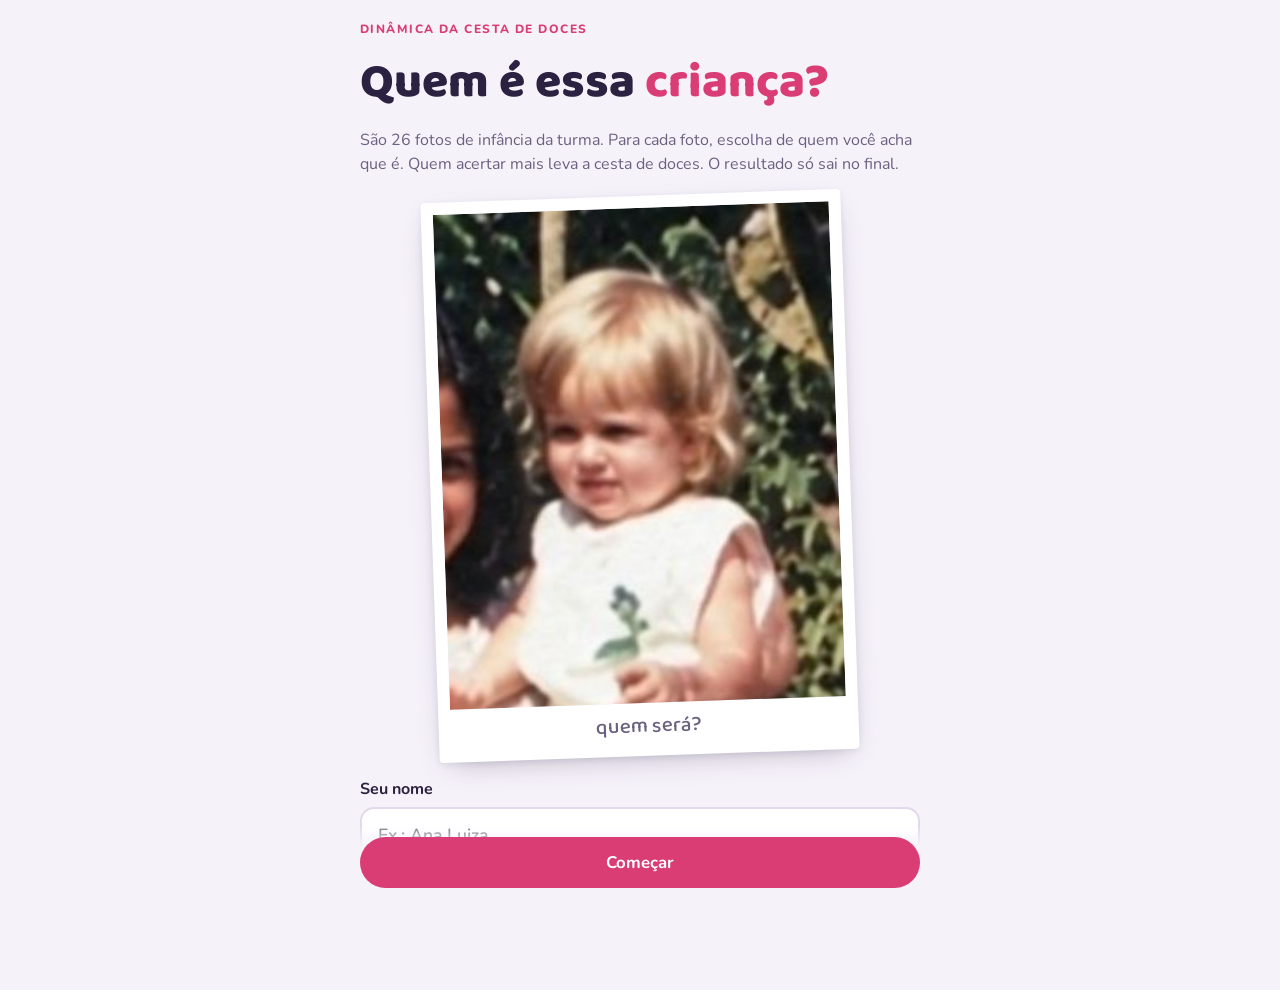
==== index.html @ e1844e31 "Limita a uma resposta por celular e por nome Co-Authored-By: Claude Opus 5.5 <noreply@anthropic.com>" ====
<!doctype html>
<html lang="pt-BR">
<head>
<meta charset="utf-8">
<meta name="viewport" content="width=device-width,initial-scale=1,viewport-fit=cover">
<title>Quem é essa criança?</title>
<link rel="preconnect" href="https://fonts.googleapis.com">
<link rel="stylesheet" href="https://fonts.googleapis.com/css2?family=Baloo+2:wght@500;700;800&family=Nunito:wght@400;600;700;800&display=swap">
<link rel="stylesheet" href="style.css">
<script src="config.js"></script>
</head>
<body>
<main class="wrap" id="app"></main>

<script>
const F = QUIZ.fotos, N = QUIZ.nomes, TOTAL = F.length;
const LS = "quiz-criancas-v1";
let st = { nome: "", i: 0, resp: {}, etapa: "inicio", enviado: false };
try { const s = JSON.parse(localStorage.getItem(LS)); if (s) st = Object.assign(st, s); } catch (e) {}
const salvar = () => { try { localStorage.setItem(LS, JSON.stringify(st)); } catch (e) {} };
const app = document.getElementById("app");
// identificador deste celular: guardado no navegador e num cookie
function dispositivo() {
  let id = null;
  try { id = localStorage.getItem("quiz-criancas-disp"); } catch (e) {}
  if (!id) { const m = document.cookie.match(/(?:^|; )qcdisp=([a-f0-9-]+)/); if (m) id = m[1]; }
  if (!id) id = (crypto.randomUUID ? crypto.randomUUID() : Date.now().toString(16) + Math.random().toString(16).slice(2));
  try { localStorage.setItem("quiz-criancas-disp", id); } catch (e) {}
  document.cookie = "qcdisp=" + id + "; max-age=31536000; path=/; SameSite=Lax";
  return id;
}
const DISP = dispositivo();
const esc = s => String(s).replace(/[&<>"]/g, c => ({ "&": "&amp;", "<": "&lt;", ">": "&gt;", '"': "&quot;" }[c]));
const foto = c => "fotos/" + c + ".jpg";
const giro = i => ((i * 37) % 5 - 2) * 0.8 + "deg";
const respondidas = () => F.filter(c => st.resp[c]).length;

// pré-carrega as fotos
F.forEach(c => { const im = new Image(); im.src = foto(c); });

function render() {
  if (st.enviado) return telaFim();
  if (st.etapa !== "foto" || !st.nome) return telaInicio();
  telaFoto();
  window.scrollTo(0, 0);
}

function telaInicio() {
  app.innerHTML = `
    <span class="etiqueta">Dinâmica da cesta de doces</span>
    <h1>Quem é essa <em>criança?</em></h1>
    <p class="sub">São ${TOTAL} fotos de infância da turma. Para cada foto, escolha de quem você acha que é. Quem acertar mais leva a cesta de doces. O resultado só sai no final.</p>
    <div class="polaroid" style="--giro:-2deg"><div class="moldura"><img src="${foto(F[0])}" alt="Foto de infância"></div><div class="legenda vazia">quem será?</div></div>
    <form id="f">
      <label for="nome">Seu nome</label>
      <input type="text" id="nome" maxlength="60" autocomplete="name" placeholder="Ex.: Ana Luiza" value="${esc(st.nome)}" required>
    </form>
    <div class="nav"><button class="btn" form="f" type="submit">Começar</button></div>`;
  document.getElementById("f").addEventListener("submit", e => {
    e.preventDefault();
    const v = document.getElementById("nome").value.trim();
    if (!v) return;
    st.nome = v; st.etapa = "foto"; salvar(); render();
  });
}

function telaFoto() {
  const c = F[st.i], atual = st.resp[c] || "";
  const usados = {};
  Object.entries(st.resp).forEach(([k, v]) => { if (v && k !== c) usados[v] = true; });
  app.innerHTML = `
    <div class="topo"><span class="etiqueta">Criança ${st.i + 1} de ${TOTAL}</span><span class="dica">${respondidas()} respondidas</span></div>
    <div class="progresso"><div style="width:${(respondidas() / TOTAL) * 100}%"></div></div>
    <div class="polaroid" style="--giro:${giro(st.i)}">
      <div class="moldura"><img src="${foto(c)}" alt="Foto de infância número ${st.i + 1}"></div>
      <div class="legenda ${atual ? "" : "vazia"}">${atual ? esc(atual) : "quem é?"}</div>
    </div>
    <p class="dica">Cada pessoa aparece em uma foto só. Nomes já usados ficam marcados, mas você pode trocar.</p>
    <div class="nomes">${N.map(n => `<button type="button" class="nome ${n === atual ? "escolhido" : usados[n] ? "usado" : ""}" data-n="${esc(n)}">${esc(n)}</button>`).join("")}</div>
    <p class="aviso" id="aviso" hidden></p>
    <p class="erro" id="msg" hidden></p>
    <div class="nav">
      <button class="btn sec" id="ant" ${st.i === 0 ? "disabled" : ""}>Anterior</button>
      <button class="btn" id="prox">${st.i === TOTAL - 1 ? "Enviar respostas" : "Próxima"}</button>
    </div>`;
  app.querySelectorAll(".nome").forEach(b => b.addEventListener("click", () => {
    const n = b.dataset.n;
    // se o nome estava em outra foto, libera aquela
    Object.keys(st.resp).forEach(k => { if (st.resp[k] === n && k !== c) delete st.resp[k]; });
    st.resp[c] = n; salvar();
    if (st.i < TOTAL - 1) { st.i++; salvar(); setTimeout(render, 180); b.classList.add("escolhido"); }
    else { render(); }
  }));
  document.getElementById("ant").onclick = () => { st.i--; salvar(); render(); };
  let confirmou = false;
  document.getElementById("prox").onclick = async e => {
    if (st.i < TOTAL - 1) { st.i++; salvar(); return render(); }
    const b = e.currentTarget, aviso = document.getElementById("aviso"), msg = document.getElementById("msg");
    const faltam = TOTAL - respondidas();
    if (faltam && !confirmou) {
      confirmou = true;
      aviso.hidden = false;
      aviso.textContent = `Faltam ${faltam} foto${faltam > 1 ? "s" : ""} sem resposta e elas contam como erro. Volte com "Anterior" para responder ou toque de novo para enviar assim mesmo.`;
      b.textContent = "Enviar assim mesmo";
      return;
    }
    b.disabled = true; b.textContent = "Enviando...";
    try {
      await rpc("quiz_enviar", { p_nome: st.nome, p_respostas: st.resp, p_dispositivo: DISP });
      st.enviado = true; salvar(); render();
    } catch (err) {
      msg.hidden = false;
      if (/JA_ENVIOU_CELULAR/.test(err.message)) {
        msg.textContent = "Este celular já enviou respostas. Só vale uma participação por celular.";
        b.textContent = "Já enviado";
        return;
      }
      if (/JA_ENVIOU_NOME/.test(err.message)) {
        msg.textContent = `Já existe uma resposta com o nome "${st.nome}". Se não foi você, fale com quem está organizando.`;
        b.textContent = "Já enviado";
        return;
      }
      msg.textContent = "Não foi possível enviar. Confira a internet e tente de novo.";
      b.disabled = false; b.textContent = "Enviar respostas";
    }
  };
}

function telaFim() {
  app.innerHTML = `
    <div class="fim wrap" style="padding-top:4vh">
      <span class="etiqueta">Respostas enviadas</span>
      <h1>Valeu, <em>${esc(st.nome)}</em>!</h1>
      <p class="sub">Você respondeu ${respondidas()} de ${TOTAL} fotos. O ranking e o vencedor da cesta de doces serão revelados no final da dinâmica.</p>
    </div>
    <h2>Seus palpites</h2>
    <div class="revisao">${F.map((c, i) => `<div class="mini"><img src="${foto(c)}" alt="Foto ${i + 1}"><span class="${st.resp[c] ? "" : "falta"}">${st.resp[c] ? esc(st.resp[c]) : "sem resposta"}</span></div>`).join("")}</div>`;
  window.scrollTo(0, 0);
}

render();
</script>
</body>
</html>
---- style.css ----
/* Álbum de fotos antigo: papel lilás claro, tinta ameixa, rosa-bala como destaque */
:root {
  --papel: #f6f2fa;
  --cartao: #ffffff;
  --tinta: #2b2140;
  --tinta-suave: #6b6180;
  --linha: #e2d9ec;
  --bala: #d93d74;
  --bala-escura: #b52c5d;
  --caramelo: #f2b33d;
  --ok: #1f8a5b;
  --display: "Baloo 2", "Trebuchet MS", system-ui, sans-serif;
  --texto: "Nunito", system-ui, -apple-system, "Segoe UI", sans-serif;
  color-scheme: light;
}
* { box-sizing: border-box; }
html, body { margin: 0; }
body {
  background: var(--papel);
  color: var(--tinta);
  font: 16px/1.5 var(--texto);
  min-height: 100vh;
  padding-left: max(16px, env(safe-area-inset-left, 0px));
  padding-right: max(16px, env(safe-area-inset-right, 0px));
  padding-block: max(20px, env(safe-area-inset-top, 0px)) max(32px, env(safe-area-inset-bottom, 0px));
}
.wrap { max-width: 560px; margin: 0 auto; display: flex; flex-direction: column; gap: 20px; }
h1, h2 { font-family: var(--display); line-height: 1.05; margin: 0; text-wrap: balance; }
h1 { font-size: clamp(2.2rem, 8vw, 3rem); font-weight: 800; }
h1 em { font-style: normal; color: var(--bala); }
h2 { font-size: 1.6rem; font-weight: 700; }
p { margin: 0; }
.sub { color: var(--tinta-suave); }
.etiqueta { font-size: .75rem; font-weight: 800; letter-spacing: .12em; text-transform: uppercase; color: var(--bala); }

.btn {
  appearance: none; border: 0; border-radius: 999px; cursor: pointer;
  font: 700 1.05rem var(--texto); padding: 14px 24px;
  background: var(--bala); color: #fff; transition: background .15s, transform .1s;
}
.btn:hover { background: var(--bala-escura); }
.btn:active { transform: scale(.98); }
.btn:disabled { opacity: .45; cursor: not-allowed; }
.btn.sec { background: transparent; color: var(--tinta); box-shadow: inset 0 0 0 2px var(--linha); }
.btn.sec:hover { background: var(--cartao); }
.btn:focus-visible, .nome:focus-visible, input:focus-visible { outline: 3px solid var(--caramelo); outline-offset: 2px; }

input[type=text], input[type=password] {
  width: 100%; font: 600 1.1rem var(--texto); color: var(--tinta);
  padding: 14px 16px; border-radius: 14px; border: 2px solid var(--linha); background: var(--cartao);
}
input:focus { border-color: var(--bala); outline: none; }
label { font-weight: 700; display: block; margin-bottom: 6px; }

/* Polaroid */
.polaroid {
  background: var(--cartao); padding: 12px 12px 14px; border-radius: 4px;
  box-shadow: 0 10px 30px -12px rgba(43,33,64,.35), 0 2px 6px rgba(43,33,64,.08);
  transform: rotate(var(--giro, -1.2deg)); align-self: center; width: min(100%, 420px);
}
.polaroid .moldura { aspect-ratio: 4 / 5; background: #efe9f4; overflow: hidden; display: grid; place-items: center; }
.polaroid img { width: 100%; height: 100%; object-fit: contain; display: block; }
.polaroid .legenda { font-family: var(--display); font-weight: 700; font-size: 1.3rem; text-align: center; padding-top: 8px; min-height: 2.1rem; }
.polaroid .legenda.vazia { color: var(--tinta-suave); font-weight: 500; }

.progresso { height: 8px; background: var(--linha); border-radius: 99px; overflow: hidden; }
.progresso > div { height: 100%; background: var(--bala); width: 0; transition: width .25s; }
.topo { display: flex; justify-content: space-between; align-items: baseline; gap: 12px; font-variant-numeric: tabular-nums; }

.nomes { display: grid; grid-template-columns: repeat(auto-fill, minmax(140px, 1fr)); gap: 8px; }
.nome {
  appearance: none; cursor: pointer; text-align: left; font: 700 .98rem var(--texto); color: var(--tinta);
  padding: 11px 12px; border-radius: 12px; border: 2px solid var(--linha); background: var(--cartao);
  display: flex; justify-content: space-between; align-items: center; gap: 6px; min-width: 0;
}
.nome:hover { border-color: var(--bala); }
.nome.usado { color: var(--tinta-suave); background: transparent; border-style: dashed; }
.nome.usado::after { content: "usado"; font-size: .7rem; font-weight: 800; text-transform: uppercase; letter-spacing: .06em; }
.nome.escolhido { background: var(--bala); border-color: var(--bala); color: #fff; }
.nome.escolhido::after { content: "✓"; }
.dica { font-size: .9rem; color: var(--tinta-suave); }

.nav { display: flex; gap: 10px; position: sticky; bottom: 0; padding-block: 12px max(12px, env(safe-area-inset-bottom, 0px)); background: linear-gradient(transparent, var(--papel) 30%); }
.nav .btn { flex: 1; }

.revisao { display: grid; grid-template-columns: repeat(auto-fill, minmax(100px, 1fr)); gap: 12px; }
.mini { background: var(--cartao); padding: 6px 6px 8px; border-radius: 4px; box-shadow: 0 4px 12px -6px rgba(43,33,64,.3); border: 0; font: inherit; color: inherit; text-align: center; }
.mini img { width: 100%; aspect-ratio: 1; object-fit: cover; display: block; background: #efe9f4; }
.mini span { display: block; font-weight: 700; font-size: .85rem; padding-top: 6px; line-height: 1.2; }
.mini span.falta { color: var(--bala); }

.aviso { background: #fff4dc; border-radius: 14px; padding: 12px 14px; font-weight: 600; }
.erro { color: var(--bala-escura); font-weight: 700; }
.fim { text-align: center; align-items: center; padding-top: 10vh; }
.doce { font-size: 3.5rem; line-height: 1; }

@media (prefers-reduced-motion: reduce) { * { transition: none !important; } }
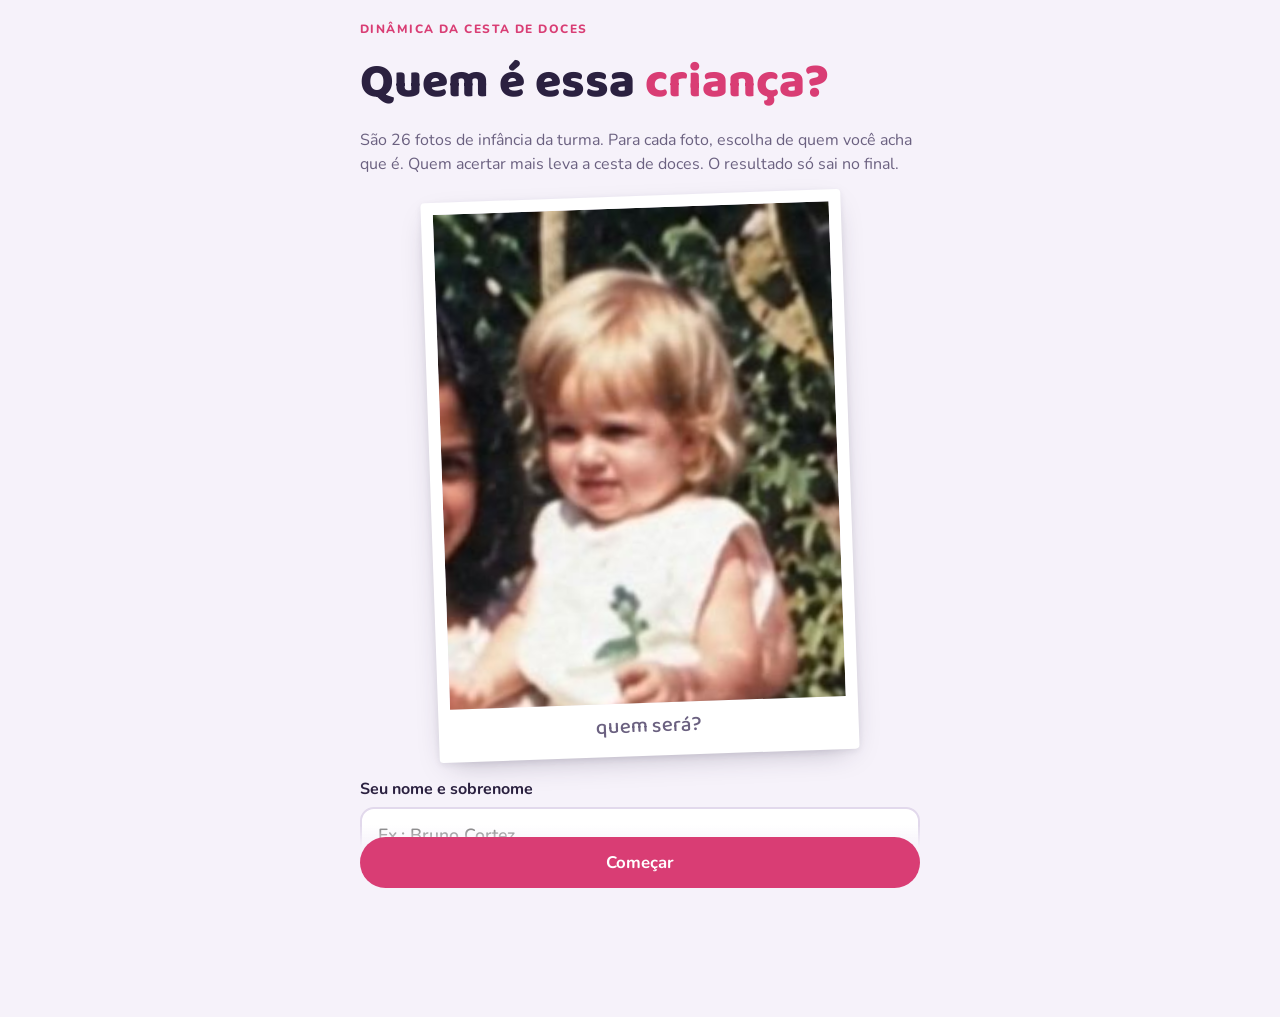
==== commit d36b5197: "Pede nome e sobrenome para separar os Brunos e as Thais Co-Authored-By: Claude Opus 5.5 <noreply@ant" ====
--- a/index.html
+++ b/index.html
@@ -52,14 +52,23 @@
     <p class="sub">São ${TOTAL} fotos de infância da turma. Para cada foto, escolha de quem você acha que é. Quem acertar mais leva a cesta de doces. O resultado só sai no final.</p>
     <div class="polaroid" style="--giro:-2deg"><div class="moldura"><img src="${foto(F[0])}" alt="Foto de infância"></div><div class="legenda vazia">quem será?</div></div>
     <form id="f">
-      <label for="nome">Seu nome</label>
-      <input type="text" id="nome" maxlength="60" autocomplete="name" placeholder="Ex.: Ana Luiza" value="${esc(st.nome)}" required>
+      <label for="nome">Seu nome e sobrenome</label>
+      <input type="text" id="nome" maxlength="60" autocomplete="name" placeholder="Ex.: Bruno Cortez" value="${esc(st.nome)}" required>
+      <p class="dica" style="margin-top:6px">Use o sobrenome: temos dois Brunos e duas Thais na turma.</p>
     </form>
+    <p class="erro" id="msgIni" hidden></p>
     <div class="nav"><button class="btn" form="f" type="submit">Começar</button></div>`;
-  document.getElementById("f").addEventListener("submit", e => {
+  document.getElementById("f").addEventListener("submit", async e => {
     e.preventDefault();
-    const v = document.getElementById("nome").value.trim();
-    if (!v) return;
+    const v = document.getElementById("nome").value.trim().replace(/\s+/g, " ");
+    const b = app.querySelector("button[form=f]"), msg = document.getElementById("msgIni");
+    if (v.split(" ").length < 2) { msg.hidden = false; msg.textContent = "Digite seu nome e sobrenome."; return; }
+    b.disabled = true; b.textContent = "Conferindo...";
+    let r = "OK";
+    try { r = await rpc("quiz_pode_participar", { p_nome: v, p_dispositivo: DISP }); } catch (err) {}
+    b.disabled = false; b.textContent = "Começar";
+    if (r === "JA_ENVIOU_CELULAR") { msg.hidden = false; msg.textContent = "Este celular já enviou respostas. Só vale uma participação por celular."; return; }
+    if (r === "JA_ENVIOU_NOME") { msg.hidden = false; msg.textContent = `Já existe uma resposta com o nome "${v}". Se for outra pessoa com o mesmo nome, use também o sobrenome.`; return; }
     st.nome = v; st.etapa = "foto"; salvar(); render();
   });
 }
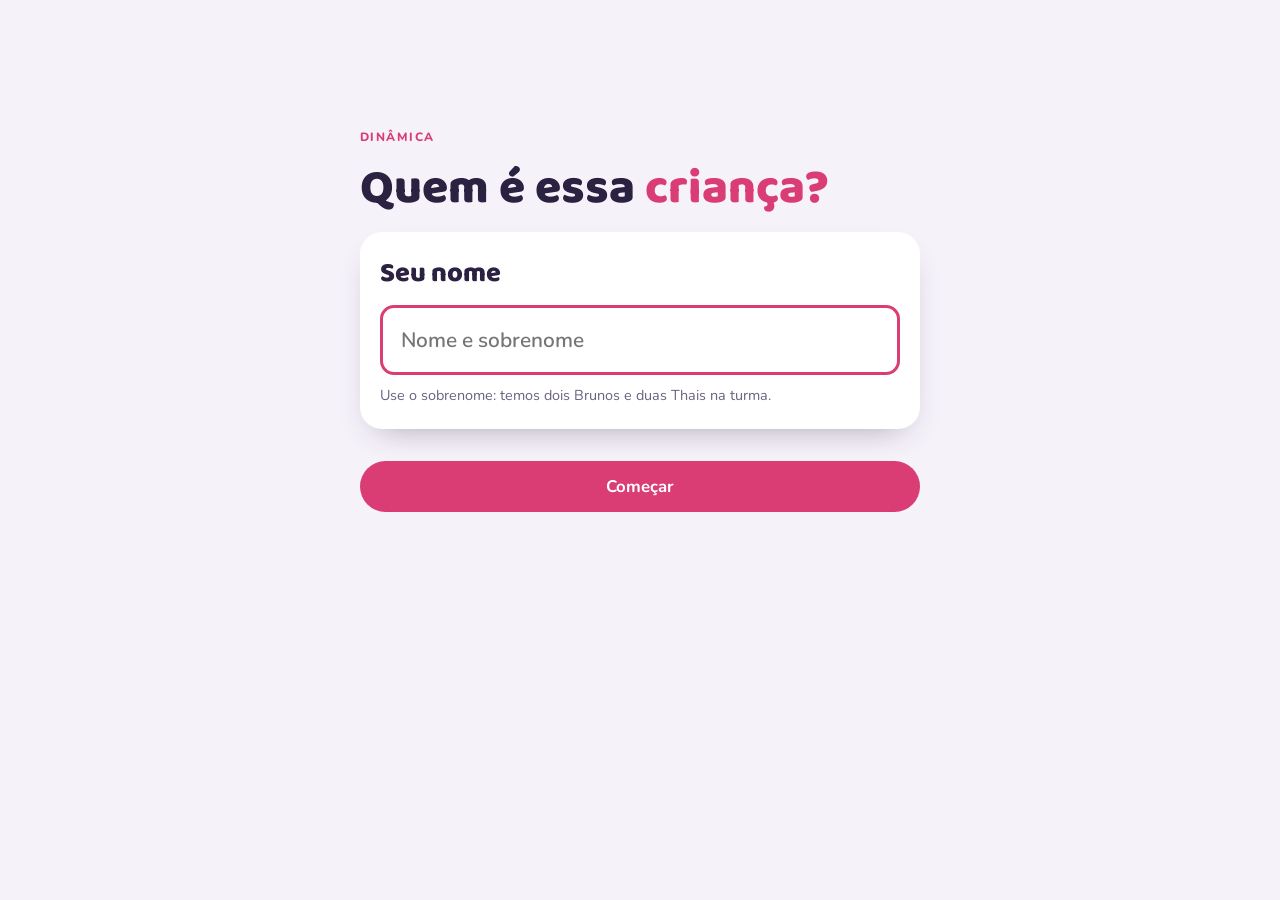
==== commit 4a003725: "Tela inicial só com o nome; explicação vai para a primeira foto Co-Authored-By: Claude Opus 5.5 <nor" ====
--- a/index.html
+++ b/index.html
@@ -47,15 +47,15 @@
 
 function telaInicio() {
   app.innerHTML = `
-    <span class="etiqueta">Dinâmica da cesta de doces</span>
-    <h1>Quem é essa <em>criança?</em></h1>
-    <p class="sub">São ${TOTAL} fotos de infância da turma. Para cada foto, escolha de quem você acha que é. Quem acertar mais leva a cesta de doces. O resultado só sai no final.</p>
-    <div class="polaroid" style="--giro:-2deg"><div class="moldura"><img src="${foto(F[0])}" alt="Foto de infância"></div><div class="legenda vazia">quem será?</div></div>
-    <form id="f">
-      <label for="nome">Seu nome e sobrenome</label>
-      <input type="text" id="nome" maxlength="60" autocomplete="name" placeholder="Ex.: Bruno Cortez" value="${esc(st.nome)}" required>
-      <p class="dica" style="margin-top:6px">Use o sobrenome: temos dois Brunos e duas Thais na turma.</p>
-    </form>
+    <div class="entrada">
+      <span class="etiqueta">Dinâmica</span>
+      <h1>Quem é essa <em>criança?</em></h1>
+      <form id="f" class="campo-nome">
+        <label for="nome">Seu nome</label>
+        <input type="text" id="nome" maxlength="60" autocomplete="name" placeholder="Nome e sobrenome" value="${esc(st.nome)}" required autofocus>
+        <p class="dica">Use o sobrenome: temos dois Brunos e duas Thais na turma.</p>
+      </form>
+    </div>
     <p class="erro" id="msgIni" hidden></p>
     <div class="nav"><button class="btn" form="f" type="submit">Começar</button></div>`;
   document.getElementById("f").addEventListener("submit", async e => {
@@ -78,6 +78,7 @@
   const usados = {};
   Object.entries(st.resp).forEach(([k, v]) => { if (v && k !== c) usados[v] = true; });
   app.innerHTML = `
+    ${st.i === 0 ? `<div class="intro"><h2>Quem é essa <em>criança?</em></h2><p class="sub">São ${TOTAL} fotos de infância da turma. Para cada foto, escolha de quem você acha que é. Quem acertar mais leva a cesta de doces. O resultado só sai no final.</p></div>` : ""}
     <div class="topo"><span class="etiqueta">Criança ${st.i + 1} de ${TOTAL}</span><span class="dica">${respondidas()} respondidas</span></div>
     <div class="progresso"><div style="width:${(respondidas() / TOTAL) * 100}%"></div></div>
     <div class="polaroid" style="--giro:${giro(st.i)}">
@@ -148,6 +149,16 @@
 }
 
 render();
+
+// se o ranking foi zerado, libera este celular para jogar de novo
+if (st.enviado) {
+  rpc("quiz_pode_participar", { p_nome: st.nome, p_dispositivo: DISP }).then(r => {
+    if (r === "OK") {
+      st = { nome: "", i: 0, resp: {}, etapa: "inicio", enviado: false };
+      salvar(); render();
+    }
+  }).catch(() => {});
+}
 </script>
 </body>
 </html>
--- a/style.css
+++ b/style.css
@@ -95,3 +95,11 @@
 .doce { font-size: 3.5rem; line-height: 1; }
 
 @media (prefers-reduced-motion: reduce) { * { transition: none !important; } }
+
+/* Tela de entrada: só o nome, em destaque */
+.entrada { display: flex; flex-direction: column; gap: 18px; padding-top: 12vh; }
+.campo-nome { background: var(--cartao); border-radius: 22px; padding: 22px 20px; box-shadow: 0 14px 34px -18px rgba(43,33,64,.45); display: flex; flex-direction: column; gap: 10px; }
+.campo-nome label { font-family: var(--display); font-size: 1.7rem; font-weight: 800; margin: 0; }
+.campo-nome input { font-size: 1.3rem; padding: 18px 18px; border-width: 3px; }
+.intro { display: flex; flex-direction: column; gap: 8px; }
+h2 em { font-style: normal; color: var(--bala); }
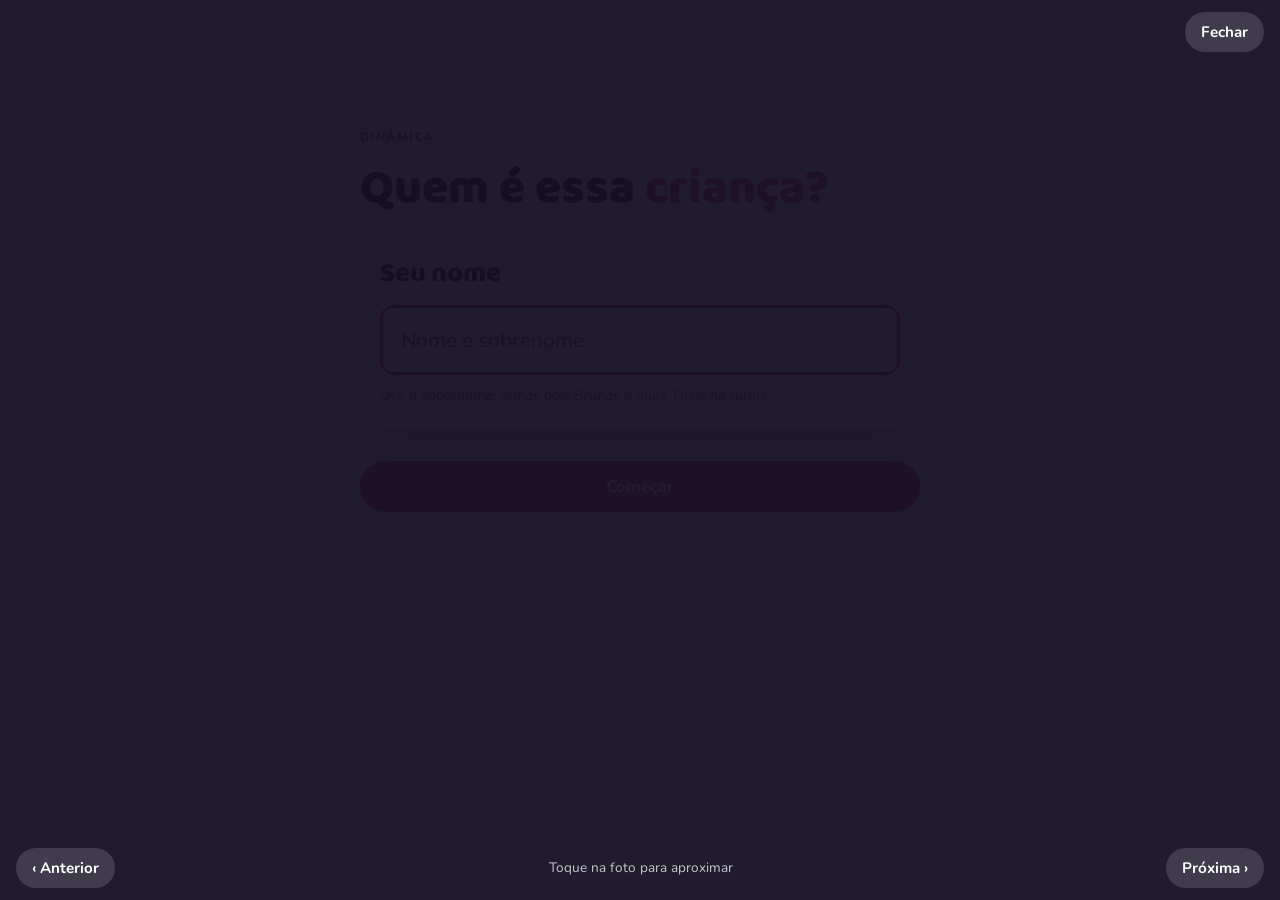
==== commit 9fb9acaa: "Abre a foto inteira com zoom ao tocar na miniatura Co-Authored-By: Claude Opus 5.5 <noreply@anthropi" ====
--- a/index.html
+++ b/index.html
@@ -8,6 +8,7 @@
 <link rel="stylesheet" href="https://fonts.googleapis.com/css2?family=Baloo+2:wght@500;700;800&family=Nunito:wght@400;600;700;800&display=swap">
 <link rel="stylesheet" href="style.css">
 <script src="config.js"></script>
+<script src="lightbox.js" defer></script>
 </head>
 <body>
 <main class="wrap" id="app"></main>
--- a/style.css
+++ b/style.css
@@ -103,3 +103,19 @@
 .campo-nome input { font-size: 1.3rem; padding: 18px 18px; border-width: 3px; }
 .intro { display: flex; flex-direction: column; gap: 8px; }
 h2 em { font-style: normal; color: var(--bala); }
+
+/* Foto ampliada */
+.mini img { cursor: zoom-in; }
+.lb { position: fixed; inset: 0; z-index: 50; background: rgba(20,14,32,.94); color: #fff; display: flex; flex-direction: column;
+  padding: env(safe-area-inset-top, 0px) env(safe-area-inset-right, 0px) env(safe-area-inset-bottom, 0px) env(safe-area-inset-left, 0px); }
+.lb-barra { display: flex; align-items: center; justify-content: space-between; gap: 10px; padding: 12px 16px; }
+.lb-nome { font-family: var(--display); font-weight: 700; font-size: 1.4rem; min-width: 0; overflow-wrap: anywhere; }
+.lb-dica { font-size: .85rem; opacity: .75; text-align: center; }
+.lb-btn { appearance: none; border: 0; border-radius: 999px; background: rgba(255,255,255,.14); color: #fff; font: 700 .95rem var(--texto); padding: 10px 16px; cursor: pointer; white-space: nowrap; }
+.lb-btn:hover { background: rgba(255,255,255,.24); }
+.lb-btn:focus-visible { outline: 3px solid var(--caramelo); outline-offset: 2px; }
+.lb-area { flex: 1; min-height: 0; overflow: hidden; display: flex; align-items: center; justify-content: center; }
+.lb-area img { max-width: 100%; max-height: 100%; object-fit: contain; cursor: zoom-in; user-select: none; -webkit-user-drag: none; }
+.lb.zoom .lb-area { overflow: auto; display: block; -webkit-overflow-scrolling: touch; }
+.lb.zoom .lb-area img { max-width: none; max-height: none; width: 250%; height: auto; cursor: zoom-out; }
+@media (min-width: 700px) { .lb.zoom .lb-area img { width: auto; height: 250%; } }
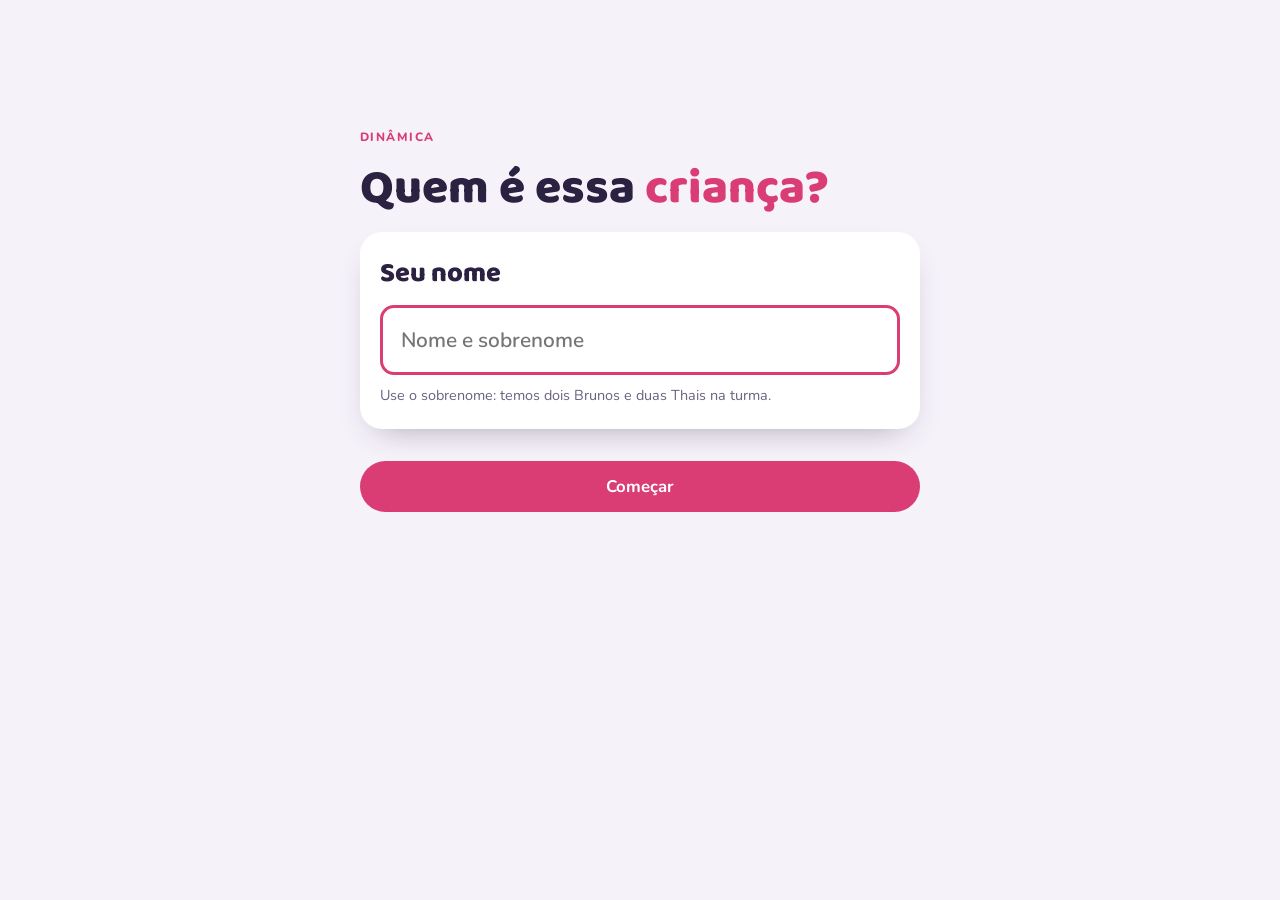
==== commit 50d35676: "Força o navegador a baixar a versão nova dos arquivos Co-Authored-By: Claude Opus 5.5 <noreply@anthr" ====
--- a/index.html
+++ b/index.html
@@ -6,9 +6,9 @@
 <title>Quem é essa criança?</title>
 <link rel="preconnect" href="https://fonts.googleapis.com">
 <link rel="stylesheet" href="https://fonts.googleapis.com/css2?family=Baloo+2:wght@500;700;800&family=Nunito:wght@400;600;700;800&display=swap">
-<link rel="stylesheet" href="style.css">
-<script src="config.js"></script>
-<script src="lightbox.js" defer></script>
+<link rel="stylesheet" href="style.css?v=3">
+<script src="config.js?v=3"></script>
+<script src="lightbox.js?v=3" defer></script>
 </head>
 <body>
 <main class="wrap" id="app"></main>
--- a/style.css
+++ b/style.css
@@ -14,6 +14,7 @@
   color-scheme: light;
 }
 * { box-sizing: border-box; }
+[hidden] { display: none !important; }
 html, body { margin: 0; }
 body {
   background: var(--papel);
